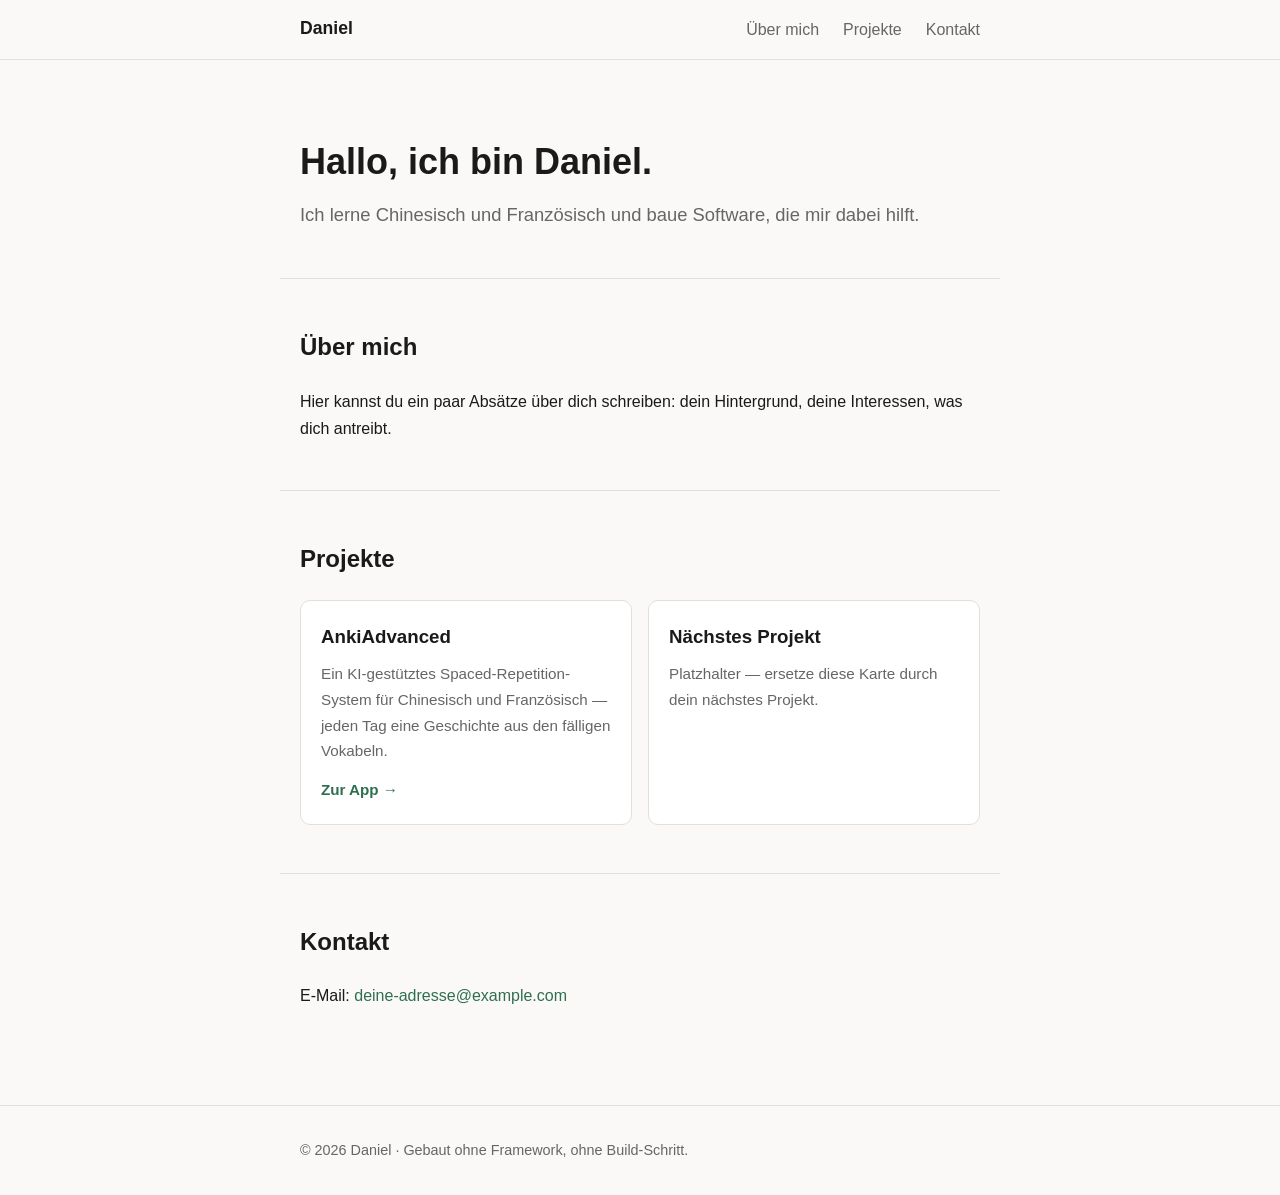
==== homepage/index.html @ cf0d42e9 "feat: 新增个人主页静态骨架（homepage/）并补充子域名部署文档 - homepage/：index.html + style.css + script.js + README.md，纯静态" ====
<!DOCTYPE html>
<html lang="de">
<head>
    <meta charset="UTF-8">
    <meta name="viewport" content="width=device-width, initial-scale=1.0">
    <title>Daniel — Persönliche Seite</title>
    <meta name="description" content="Persönliche Homepage von Daniel">
    <link rel="stylesheet" href="style.css">
    <!-- Favicon：一个内联 emoji，之后可以换成自己的图标文件 -->
    <link rel="icon" href="data:image/svg+xml,<svg xmlns=%22http://www.w3.org/2000/svg%22 viewBox=%220 0 100 100%22><text y=%22.9em%22 font-size=%2290%22>🏔️</text></svg>">
</head>
<body>

    <!-- ===== 顶部导航 ===== -->
    <header class="site-header">
        <nav class="nav container">
            <a href="/" class="nav-logo">Daniel</a>
            <ul class="nav-links">
                <li><a href="#about">Über mich</a></li>
                <li><a href="#projects">Projekte</a></li>
                <li><a href="#contact">Kontakt</a></li>
            </ul>
        </nav>
    </header>

    <main>

        <!-- ===== Hero：访客看到的第一屏 ===== -->
        <section class="hero container">
            <h1>Hallo, ich bin Daniel.</h1>
            <p class="hero-subtitle">
                <!-- 在这里用一两句话介绍自己：你是谁、你在做什么 -->
                Ich lerne Chinesisch und Französisch und baue Software, die mir dabei hilft.
            </p>
        </section>

        <!-- ===== 关于我 ===== -->
        <section id="about" class="section container">
            <h2>Über mich</h2>
            <p>
                <!-- 占位内容——替换成你自己的介绍 -->
                Hier kannst du ein paar Absätze über dich schreiben: dein Hintergrund,
                deine Interessen, was dich antreibt.
            </p>
        </section>

        <!-- ===== 项目 ===== -->
        <section id="projects" class="section container">
            <h2>Projekte</h2>
            <div class="card-grid">
                <!-- 每个项目一张卡片；复制 <article> 块即可添加新项目 -->
                <article class="card">
                    <h3>AnkiAdvanced</h3>
                    <p>Ein KI-gestütztes Spaced-Repetition-System für Chinesisch und Französisch —
                       jeden Tag eine Geschichte aus den fälligen Vokabeln.</p>
                    <a href="https://powerdaniel3000.duckdns.org" class="card-link">Zur App →</a>
                </article>
                <article class="card">
                    <h3>Nächstes Projekt</h3>
                    <p>Platzhalter — ersetze diese Karte durch dein nächstes Projekt.</p>
                </article>
            </div>
        </section>

        <!-- ===== 联系方式 ===== -->
        <section id="contact" class="section container">
            <h2>Kontakt</h2>
            <p>
                <!-- 想公开哪个联系方式就写哪个；不想公开就删掉整个 section -->
                E-Mail: <a href="mailto:deine-adresse@example.com">deine-adresse@example.com</a>
            </p>
        </section>

    </main>

    <footer class="site-footer">
        <div class="container">
            <p>© <span id="year">2026</span> Daniel · Gebaut ohne Framework, ohne Build-Schritt.</p>
        </div>
    </footer>

    <script src="script.js"></script>
</body>
</html>
---- homepage/style.css ----
/* ============================================================
   个人主页样式
   设计原则：CSS 变量集中管理颜色 → 想换配色只改 :root 一处；
   自动跟随系统深浅色模式；移动端优先，无框架、无构建步骤。
   ============================================================ */

/* ---------- 颜色与字体变量（浅色模式默认值） ---------- */
:root {
    --bg: #faf9f7;
    --bg-card: #ffffff;
    --text: #1a1a1a;
    --text-muted: #666666;
    --accent: #2f6f4f;          /* 主题色——链接、强调；换一个颜色整站跟着变 */
    --border: #e2e0dc;
    --max-width: 720px;         /* 正文栏宽；窄栏更好读 */
    --font: -apple-system, BlinkMacSystemFont, "Segoe UI", Roboto,
            "Helvetica Neue", Arial, sans-serif;
}

/* 深色模式：跟随系统设置自动切换 */
@media (prefers-color-scheme: dark) {
    :root {
        --bg: #17181a;
        --bg-card: #1f2124;
        --text: #e8e6e3;
        --text-muted: #9a9a9a;
        --accent: #6fbf94;
        --border: #33363a;
    }
}

/* ---------- 基础 ---------- */
* {
    margin: 0;
    padding: 0;
    box-sizing: border-box;
}

html {
    scroll-behavior: smooth;    /* 点导航锚点时平滑滚动 */
}

body {
    font-family: var(--font);
    background: var(--bg);
    color: var(--text);
    line-height: 1.7;
}

.container {
    max-width: var(--max-width);
    margin: 0 auto;
    padding: 0 1.25rem;
}

a {
    color: var(--accent);
    text-decoration: none;
}

a:hover {
    text-decoration: underline;
}

/* ---------- 顶部导航 ---------- */
.site-header {
    border-bottom: 1px solid var(--border);
    position: sticky;
    top: 0;
    background: var(--bg);
    z-index: 10;
}

.nav {
    display: flex;
    align-items: center;
    justify-content: space-between;
    padding-top: 0.9rem;
    padding-bottom: 0.9rem;
}

.nav-logo {
    font-weight: 700;
    font-size: 1.1rem;
    color: var(--text);
}

.nav-links {
    display: flex;
    gap: 1.5rem;
    list-style: none;
}

.nav-links a {
    color: var(--text-muted);
}

.nav-links a:hover {
    color: var(--accent);
    text-decoration: none;
}

/* ---------- Hero ---------- */
.hero {
    padding: 5rem 1.25rem 3rem;
}

.hero h1 {
    font-size: 2.25rem;
    line-height: 1.2;
    margin-bottom: 1rem;
}

.hero-subtitle {
    font-size: 1.15rem;
    color: var(--text-muted);
    max-width: 34em;
}

/* ---------- 通用 section ---------- */
.section {
    padding-top: 3rem;
    padding-bottom: 3rem;
    border-top: 1px solid var(--border);
}

.section h2 {
    font-size: 1.5rem;
    margin-bottom: 1.25rem;
}

/* ---------- 项目卡片 ---------- */
.card-grid {
    display: grid;
    grid-template-columns: repeat(auto-fit, minmax(260px, 1fr));
    gap: 1rem;
}

.card {
    background: var(--bg-card);
    border: 1px solid var(--border);
    border-radius: 10px;
    padding: 1.25rem;
}

.card h3 {
    margin-bottom: 0.5rem;
}

.card p {
    color: var(--text-muted);
    font-size: 0.95rem;
    margin-bottom: 0.75rem;
}

.card-link {
    font-weight: 600;
    font-size: 0.95rem;
}

/* ---------- 页脚 ---------- */
.site-footer {
    border-top: 1px solid var(--border);
    padding: 2rem 0;
    margin-top: 3rem;
    color: var(--text-muted);
    font-size: 0.9rem;
}
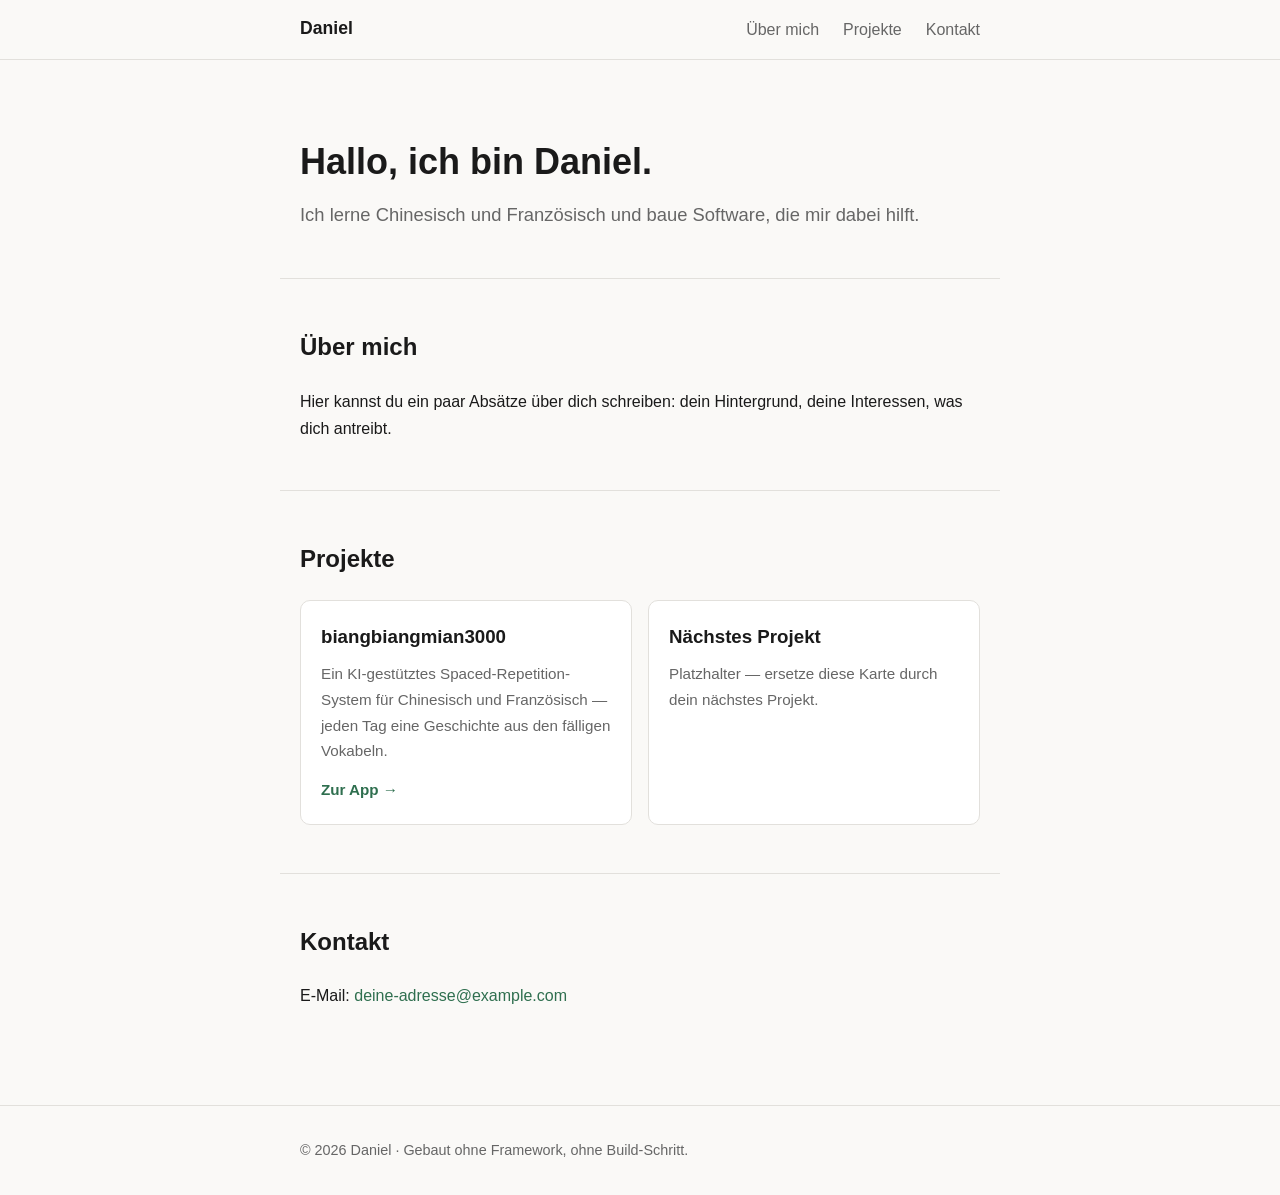
==== commit 5731bb80: "feat: 应用改名为 biangbiangmian3000，加 𰻞 字标志（#780） 用户可见处全部改名：页面 title、顶栏 H1、登录页、FastAPI title、 argparse de" ====
--- a/homepage/index.html
+++ b/homepage/index.html
@@ -50,7 +50,7 @@
             <div class="card-grid">
                 <!-- 每个项目一张卡片；复制 <article> 块即可添加新项目 -->
                 <article class="card">
-                    <h3>AnkiAdvanced</h3>
+                    <h3>biangbiangmian3000</h3>
                     <p>Ein KI-gestütztes Spaced-Repetition-System für Chinesisch und Französisch —
                        jeden Tag eine Geschichte aus den fälligen Vokabeln.</p>
                     <a href="https://powerdaniel3000.duckdns.org" class="card-link">Zur App →</a>
